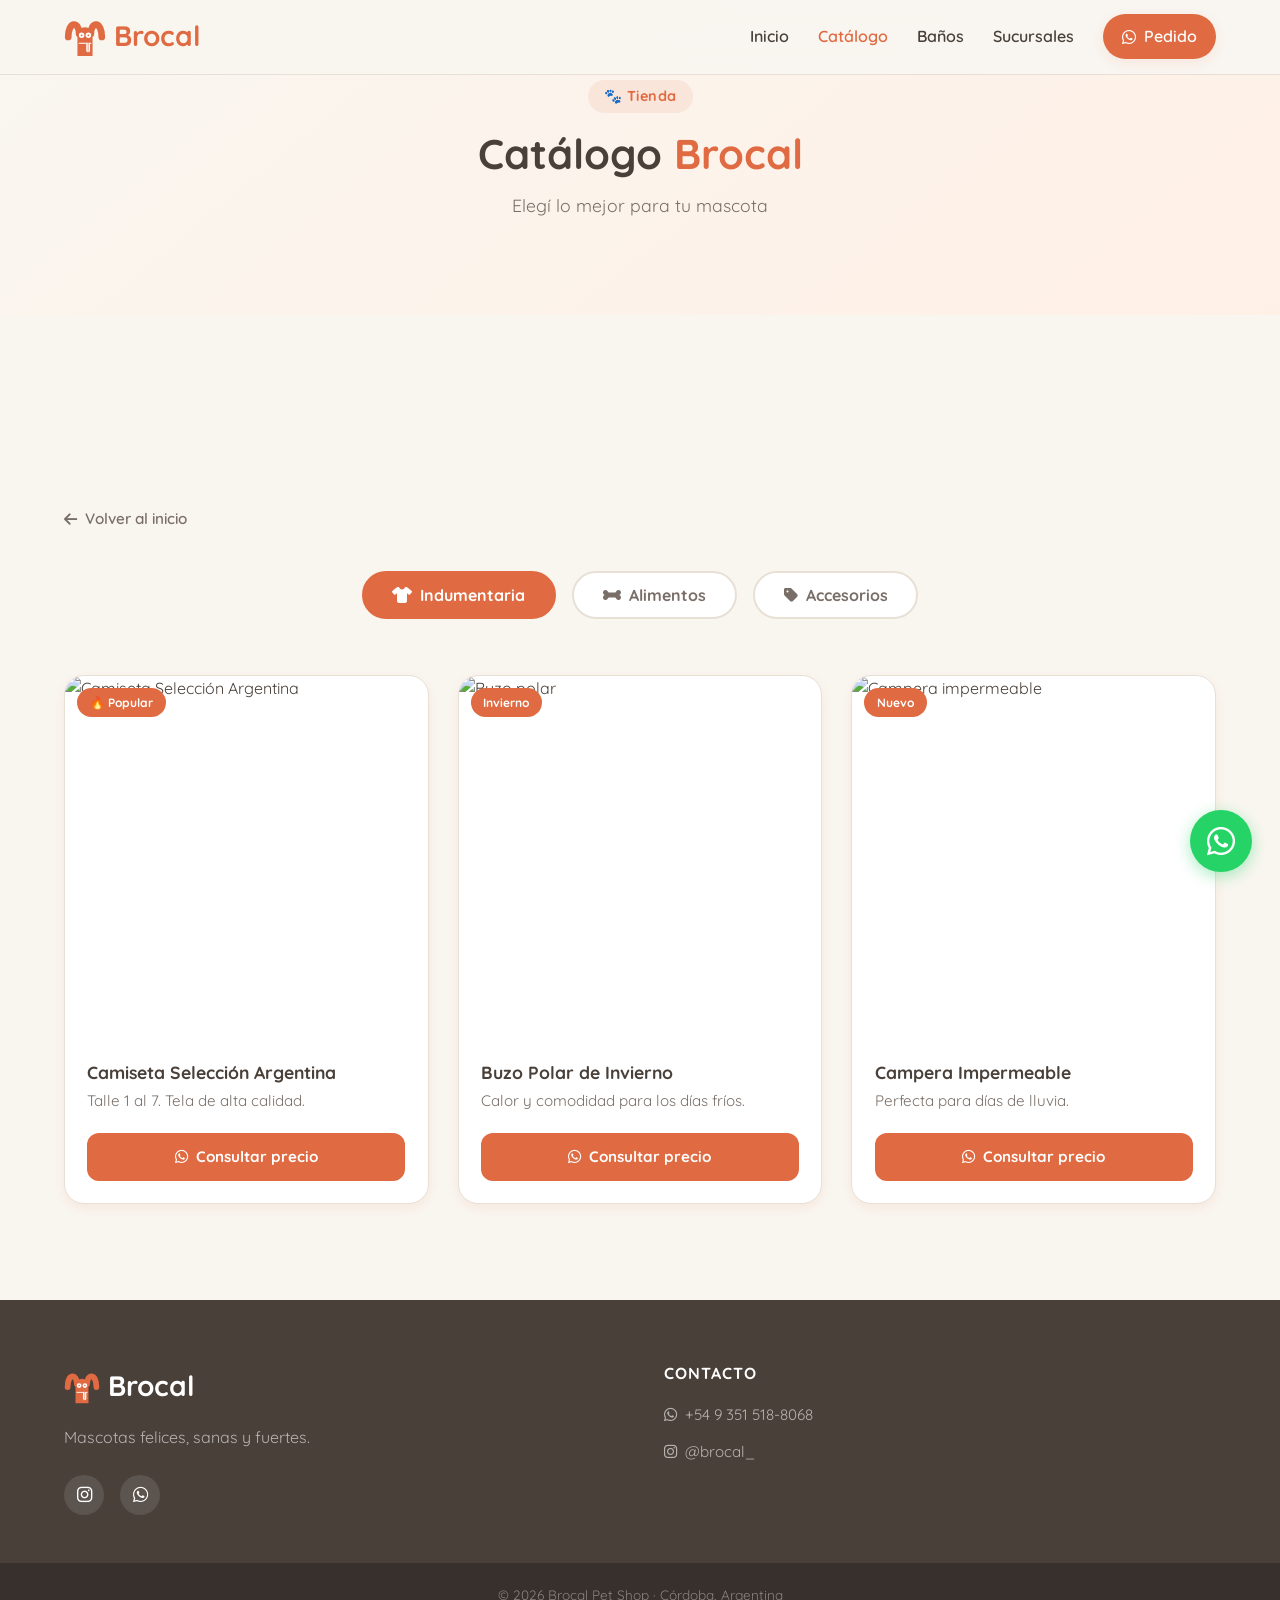
==== catalogo.html @ 9fa0f892 "feat: initial commit Brocal landing page" ====
<!DOCTYPE html>
<html lang="es">
<head>
    <meta charset="UTF-8">
    <meta name="viewport" content="width=device-width, initial-scale=1.0">
    <title>Catálogo | Brocal Pet Shop</title>
    <meta name="description" content="Catálogo completo de Brocal: indumentaria, alimentos balanceados y accesorios para mascotas en Córdoba.">
    <link rel="preconnect" href="https://fonts.googleapis.com">
    <link rel="preconnect" href="https://fonts.gstatic.com" crossorigin>
    <link href="https://fonts.googleapis.com/css2?family=Quicksand:wght@400;500;600;700&display=swap" rel="stylesheet">
    <link rel="stylesheet" href="https://cdnjs.cloudflare.com/ajax/libs/font-awesome/6.4.0/css/all.min.css">
    <link rel="stylesheet" href="style.css">
    <style>
        .catalog-page { padding: 8rem 0 6rem; min-height: 80vh; }
        .catalog-hero {
            text-align: center; margin-bottom: 4rem;
            padding: 5rem 0 3rem;
            background: linear-gradient(140deg, var(--clr-bg) 0%, #FFF0E6 100%);
        }
        .catalog-tabs {
            display: flex; justify-content: center; gap: 1rem;
            margin-bottom: 3.5rem; flex-wrap: wrap;
        }
        .tab-btn {
            padding: 0.75rem 1.8rem; border-radius: var(--radius-full);
            border: 2px solid var(--clr-border); background: #fff;
            font-family: var(--font-main); font-weight: 700; font-size: 1rem;
            cursor: pointer; transition: var(--transition); color: var(--clr-text-light);
            display: flex; align-items: center; gap: 0.5rem;
        }
        .tab-btn:hover, .tab-btn.active {
            background: var(--clr-primary); color: #fff; border-color: var(--clr-primary);
        }
        .category-section { display: none; animation: fadeIn 0.45s ease; }
        .category-section.active { display: block; }
        @keyframes fadeIn { from{opacity:0;transform:translateY(12px)} to{opacity:1;transform:translateY(0)} }
        .product-grid {
            display: grid; grid-template-columns: repeat(auto-fill, minmax(270px, 1fr)); gap: 1.8rem;
        }
        .product-card {
            background: #fff; border-radius: var(--radius-md); overflow: hidden;
            box-shadow: var(--shadow-sm); border: 1.5px solid var(--clr-border);
            transition: var(--transition);
        }
        .product-card:hover { transform: translateY(-6px); box-shadow: var(--shadow-md); border-color: var(--clr-primary-light); }
        .product-img { position: relative; overflow: hidden; aspect-ratio: 1/1; }
        .product-img img { width: 100%; height: 100%; object-fit: cover; transition: transform 0.4s ease; }
        .product-card:hover .product-img img { transform: scale(1.05); }
        .product-tag {
            position: absolute; top: 12px; left: 12px;
            background: var(--clr-primary); color: #fff;
            font-size: 0.75rem; font-weight: 700; padding: 0.3rem 0.8rem;
            border-radius: var(--radius-full); font-family: var(--font-main);
        }
        .product-info { padding: 1.4rem; }
        .product-info h3 { font-size: 1.1rem; margin-bottom: 0.4rem; }
        .product-info p { color: var(--clr-text-light); font-size: 0.95rem; margin-bottom: 1.2rem; }
        .product-cta {
            display: flex; align-items: center; justify-content: center; gap: 0.5rem;
            width: 100%; padding: 0.75rem; background: var(--clr-primary); color: #fff;
            border-radius: var(--radius-sm); font-weight: 700; font-size: 0.95rem;
            font-family: var(--font-main); transition: var(--transition); border: none; cursor: pointer;
        }
        .product-cta:hover { background: var(--clr-primary-dark); color: #fff; }
        .back-link {
            display: inline-flex; align-items: center; gap: 0.5rem; margin-bottom: 2.5rem;
            color: var(--clr-text-light); font-weight: 600; font-size: 0.95rem;
        }
        .back-link:hover { color: var(--clr-primary); }
        .empty-badge {
            text-align: center; padding: 4rem; color: var(--clr-text-light);
            font-size: 1.1rem;
        }
    </style>
</head>
<body>

    <a href="https://wa.me/5493515188068?text=Hola%20Brocal!%20Vi%20su%20p%C3%A1gina%20y%20quiero%20consultar." class="floating-wa" target="_blank" rel="noopener noreferrer">
        <i class="fab fa-whatsapp"></i>
        <span class="wa-tooltip">¡Escribinos!</span>
    </a>

    <header class="navbar" id="navbar">
        <div class="container nav-content">
            <a href="index.html" class="logo">
                <img src="logo.svg" alt="Brocal Logo" class="logo-img">
                <span class="logo-text">Brocal</span>
            </a>
            <nav class="nav-links" id="nav-links">
                <a href="index.html">Inicio</a>
                <a href="catalogo.html" class="active">Catálogo</a>
                <a href="index.html#banos">Baños</a>
                <a href="index.html#sucursales">Sucursales</a>
                <a href="https://wa.me/5493515188068" class="btn btn-primary nav-cta" target="_blank">
                    <i class="fab fa-whatsapp"></i> Pedido
                </a>
            </nav>
            <button class="hamburger" id="hamburger" aria-label="Menú">
                <span></span><span></span><span></span>
            </button>
        </div>
    </header>

    <main>
        <div class="catalog-hero">
            <div class="container">
                <div class="section-tag">🐾 Tienda</div>
                <h1 class="section-title">Catálogo <span class="highlight">Brocal</span></h1>
                <p class="section-subtitle">Elegí lo mejor para tu mascota</p>
            </div>
        </div>

        <section class="catalog-page">
            <div class="container">
                <a href="index.html" class="back-link"><i class="fas fa-arrow-left"></i> Volver al inicio</a>

                <!-- Category Tabs -->
                <div class="catalog-tabs">
                    <button class="tab-btn active" data-target="indumentaria">
                        <i class="fas fa-tshirt"></i> Indumentaria
                    </button>
                    <button class="tab-btn" data-target="alimentos">
                        <i class="fas fa-bone"></i> Alimentos
                    </button>
                    <button class="tab-btn" data-target="accesorios">
                        <i class="fas fa-tag"></i> Accesorios
                    </button>
                </div>

                <!-- Indumentaria -->
                <div id="indumentaria" class="category-section active">
                    <div class="product-grid">
                        <div class="product-card">
                            <div class="product-img">
                                <img src="https://images.unsplash.com/photo-1583337130417-3346a1be7dee?ixlib=rb-4.0.3&auto=format&fit=crop&w=500&q=80" alt="Camiseta Selección Argentina">
                                <span class="product-tag">🔥 Popular</span>
                            </div>
                            <div class="product-info">
                                <h3>Camiseta Selección Argentina</h3>
                                <p>Talle 1 al 7. Tela de alta calidad.</p>
                                <a href="https://wa.me/5493515188068?text=Hola!%20Quiero%20consultar%20por%20la%20Camiseta%20Selecci%C3%B3n%20Argentina" target="_blank" class="product-cta"><i class="fab fa-whatsapp"></i> Consultar precio</a>
                            </div>
                        </div>
                        <div class="product-card">
                            <div class="product-img">
                                <img src="https://images.unsplash.com/photo-1576201836106-db1758fd1c97?ixlib=rb-4.0.3&auto=format&fit=crop&w=500&q=80" alt="Buzo polar">
                                <span class="product-tag">Invierno</span>
                            </div>
                            <div class="product-info">
                                <h3>Buzo Polar de Invierno</h3>
                                <p>Calor y comodidad para los días fríos.</p>
                                <a href="https://wa.me/5493515188068?text=Hola!%20Quiero%20consultar%20por%20el%20Buzo%20Polar" target="_blank" class="product-cta"><i class="fab fa-whatsapp"></i> Consultar precio</a>
                            </div>
                        </div>
                        <div class="product-card">
                            <div class="product-img">
                                <img src="https://images.unsplash.com/photo-1587300003388-59208cc962cb?ixlib=rb-4.0.3&auto=format&fit=crop&w=500&q=80" alt="Campera impermeable">
                                <span class="product-tag">Nuevo</span>
                            </div>
                            <div class="product-info">
                                <h3>Campera Impermeable</h3>
                                <p>Perfecta para días de lluvia.</p>
                                <a href="https://wa.me/5493515188068?text=Hola!%20Quiero%20consultar%20por%20la%20Campera%20Impermeable" target="_blank" class="product-cta"><i class="fab fa-whatsapp"></i> Consultar precio</a>
                            </div>
                        </div>
                    </div>
                </div>

                <!-- Alimentos -->
                <div id="alimentos" class="category-section">
                    <div class="product-grid">
                        <div class="product-card">
                            <div class="product-img">
                                <img src="https://images.unsplash.com/photo-1589924691995-400dc9ecc119?ixlib=rb-4.0.3&auto=format&fit=crop&w=500&q=80" alt="Royal Canin">
                                <span class="product-tag">🏆 Top venta</span>
                            </div>
                            <div class="product-info">
                                <h3>Royal Canin Adultos</h3>
                                <p>Bolsa 15kg. Nutrición completa y balanceada.</p>
                                <a href="https://wa.me/5493515188068?text=Hola!%20Quiero%20consultar%20por%20Royal%20Canin%20Adultos" target="_blank" class="product-cta"><i class="fab fa-whatsapp"></i> Consultar precio</a>
                            </div>
                        </div>
                        <div class="product-card">
                            <div class="product-img">
                                <img src="https://images.unsplash.com/photo-1583337260546-28b6bf66d004?ixlib=rb-4.0.3&auto=format&fit=crop&w=500&q=80" alt="Pro Plan Cachorros">
                                <span class="product-tag">Cachorros</span>
                            </div>
                            <div class="product-info">
                                <h3>Pro Plan Cachorros</h3>
                                <p>7.5kg. Fórmula para el crecimiento ideal.</p>
                                <a href="https://wa.me/5493515188068?text=Hola!%20Quiero%20consultar%20por%20Pro%20Plan%20Cachorros" target="_blank" class="product-cta"><i class="fab fa-whatsapp"></i> Consultar precio</a>
                            </div>
                        </div>
                        <div class="product-card">
                            <div class="product-img">
                                <img src="https://images.unsplash.com/photo-1548199973-03cce0bbc87b?ixlib=rb-4.0.3&auto=format&fit=crop&w=500&q=80" alt="Alimento para gatos">
                                <span class="product-tag">Gatos</span>
                            </div>
                            <div class="product-info">
                                <h3>Alimento Premium para Gatos</h3>
                                <p>Formulado para todas las razas y edades.</p>
                                <a href="https://wa.me/5493515188068?text=Hola!%20Quiero%20consultar%20por%20alimento%20premium%20para%20gatos" target="_blank" class="product-cta"><i class="fab fa-whatsapp"></i> Consultar precio</a>
                            </div>
                        </div>
                    </div>
                </div>

                <!-- Accesorios -->
                <div id="accesorios" class="category-section">
                    <div class="product-grid">
                        <div class="product-card">
                            <div class="product-img">
                                <img src="https://images.unsplash.com/photo-1535930891776-0c2dfb7fda1a?ixlib=rb-4.0.3&auto=format&fit=crop&w=500&q=80" alt="Collar con placa">
                                <span class="product-tag">Nuevo</span>
                            </div>
                            <div class="product-info">
                                <h3>Collar con Placa Identificatoria</h3>
                                <p>Varios colores y tamaños disponibles.</p>
                                <a href="https://wa.me/5493515188068?text=Hola!%20Quiero%20consultar%20por%20el%20Collar%20con%20placa" target="_blank" class="product-cta"><i class="fab fa-whatsapp"></i> Consultar precio</a>
                            </div>
                        </div>
                        <div class="product-card">
                            <div class="product-img">
                                <img src="https://images.unsplash.com/photo-1527526029430-319bc4c5c085?ixlib=rb-4.0.3&auto=format&fit=crop&w=500&q=80" alt="Juguete interactivo">
                                <span class="product-tag">🔥 Popular</span>
                            </div>
                            <div class="product-info">
                                <h3>Juguete Interactivo</h3>
                                <p>Para perros y gatos. Resistente y divertido.</p>
                                <a href="https://wa.me/5493515188068?text=Hola!%20Quiero%20consultar%20por%20el%20Juguete%20Interactivo" target="_blank" class="product-cta"><i class="fab fa-whatsapp"></i> Consultar precio</a>
                            </div>
                        </div>
                        <div class="product-card">
                            <div class="product-img">
                                <img src="https://images.unsplash.com/photo-1520087619250-584369e45e35?ixlib=rb-4.0.3&auto=format&fit=crop&w=500&q=80" alt="Camita ortopédica">
                            </div>
                            <div class="product-info">
                                <h3>Camita Ortopédica</h3>
                                <p>Descanso premium para tu mascota.</p>
                                <a href="https://wa.me/5493515188068?text=Hola!%20Quiero%20consultar%20por%20la%20Camita%20Ortop%C3%A9dica" target="_blank" class="product-cta"><i class="fab fa-whatsapp"></i> Consultar precio</a>
                            </div>
                        </div>
                    </div>
                </div>
            </div>
        </section>
    </main>

    <footer>
        <div class="container footer-content" style="grid-template-columns: 1fr 1fr;">
            <div class="footer-brand">
                <a href="index.html" class="logo">
                    <img src="logo.svg" alt="Brocal Logo" class="logo-img logo-img--footer">
                    <span class="logo-text logo-text--footer">Brocal</span>
                </a>
                <p>Mascotas felices, sanas y fuertes.</p>
                <div class="footer-social">
                    <a href="https://instagram.com/brocal_" target="_blank"><i class="fab fa-instagram"></i></a>
                    <a href="https://wa.me/5493515188068" target="_blank"><i class="fab fa-whatsapp"></i></a>
                </div>
            </div>
            <div class="footer-contact">
                <h4>Contacto</h4>
                <a href="https://wa.me/5493515188068" target="_blank"><i class="fab fa-whatsapp"></i> +54 9 351 518-8068</a>
                <a href="https://instagram.com/brocal_" target="_blank"><i class="fab fa-instagram"></i> @brocal_</a>
            </div>
        </div>
        <div class="footer-bottom">
            <div class="container">
                <p>&copy; 2026 Brocal Pet Shop · Córdoba, Argentina</p>
            </div>
        </div>
    </footer>

    <script src="script.js"></script>
    <script>
        // Tab switching logic
        const tabs = document.querySelectorAll('.tab-btn');
        const sections = document.querySelectorAll('.category-section');

        function activateTab(target) {
            tabs.forEach(t => t.classList.remove('active'));
            sections.forEach(s => s.classList.remove('active'));
            document.querySelector(`.tab-btn[data-target="${target}"]`)?.classList.add('active');
            document.getElementById(target)?.classList.add('active');
        }

        tabs.forEach(btn => {
            btn.addEventListener('click', () => activateTab(btn.dataset.target));
        });

        // Activate based on URL hash (e.g. catalogo.html#alimentos)
        const hash = window.location.hash?.substring(1);
        if (hash && document.getElementById(hash)) activateTab(hash);
    </script>
</body>
</html>
---- style.css ----
:root {
    --clr-primary: #E06A41;
    --clr-primary-dark: #C5532E;
    --clr-primary-light: #F4A285;
    --clr-bg: #F9F6F0;
    --clr-bg-alt: #FFFFFF;
    --clr-text: #4A403A;
    --clr-text-light: #7A6F68;
    --clr-border: #E8E0D5;
    --font-main: 'Quicksand', sans-serif;
    --shadow-sm: 0 4px 12px rgba(224, 106, 65, 0.1);
    --shadow-md: 0 10px 30px rgba(224, 106, 65, 0.15);
    --shadow-lg: 0 20px 50px rgba(74, 64, 58, 0.1);
    --transition: all 0.3s cubic-bezier(0.25, 0.8, 0.25, 1);
    --radius-sm: 12px;
    --radius-md: 20px;
    --radius-lg: 32px;
    --radius-full: 9999px;
}

*, *::before, *::after { margin: 0; padding: 0; box-sizing: border-box; }
html { scroll-behavior: smooth; }
body { font-family: var(--font-main); background-color: var(--clr-bg); color: var(--clr-text); line-height: 1.6; overflow-x: hidden; }
img { max-width: 100%; height: auto; display: block; }
a { text-decoration: none; color: inherit; transition: var(--transition); }
ul { list-style: none; }
.container { width: 100%; max-width: 1200px; margin: 0 auto; padding: 0 24px; }
.text-center { text-align: center; }
.mt-4 { margin-top: 2rem; }

/* ── Buttons ── */
.btn {
    display: inline-flex; align-items: center; justify-content: center;
    gap: 0.5rem; padding: 0.85rem 1.6rem; border-radius: var(--radius-full);
    font-weight: 700; font-size: 1rem; cursor: pointer; border: none;
    font-family: var(--font-main); transition: var(--transition);
}
.btn-primary { background: var(--clr-primary); color: #fff; box-shadow: var(--shadow-sm); }
.btn-primary:hover { background: var(--clr-primary-dark); transform: translateY(-2px); box-shadow: var(--shadow-md); color: #fff; }
.btn-secondary { background: transparent; color: var(--clr-primary); border: 2px solid var(--clr-primary); }
.btn-secondary:hover { background: var(--clr-primary); color: #fff; }
.btn-ghost { background: rgba(255,255,255,0.15); color: var(--clr-text); border: 2px solid var(--clr-border); }
.btn-ghost:hover { background: var(--clr-bg-alt); }
.btn-large { padding: 1.05rem 2rem; font-size: 1.1rem; }

/* ── Section helpers ── */
h1, h2, h3, h4 { font-weight: 700; line-height: 1.2; color: var(--clr-text); }
.section-title { font-size: clamp(1.8rem, 4vw, 2.6rem); margin-bottom: 0.75rem; }
.section-subtitle { font-size: 1.1rem; color: var(--clr-text-light); margin-bottom: 3rem; }
.section-subtitle span { font-weight: 700; color: var(--clr-primary); }
.highlight { color: var(--clr-primary); }
.section-tag {
    display: inline-block; background: rgba(224,106,65,0.1);
    color: var(--clr-primary); font-weight: 700; font-size: 0.9rem;
    padding: 0.3rem 1rem; border-radius: var(--radius-full);
    margin-bottom: 1rem; letter-spacing: 0.5px;
}

/* ── Navbar ── */
.navbar {
    position: fixed; top: 0; left: 0; width: 100%;
    background: rgba(249,246,240,0.92);
    backdrop-filter: blur(14px); -webkit-backdrop-filter: blur(14px);
    z-index: 1000; padding: 0.9rem 0;
    border-bottom: 1px solid var(--clr-border);
    transition: var(--transition);
}
.navbar.scrolled { padding: 0.5rem 0; box-shadow: var(--shadow-sm); }
.nav-content { display: flex; justify-content: space-between; align-items: center; }
.logo { display: flex; align-items: center; gap: 0.5rem; }
.logo-img { width: 42px; height: 42px; }
.logo-img--footer { width: 36px; height: 36px; }
.logo-text { font-size: 1.75rem; font-weight: 700; color: var(--clr-primary); }
.logo-text--footer { color: #fff; }
.nav-links { display: flex; align-items: center; gap: 1.8rem; }
.nav-links a { font-weight: 600; font-size: 1rem; position: relative; }
.nav-links a:not(.btn)::after {
    content: ''; position: absolute; bottom: -4px; left: 0;
    width: 0; height: 2px; background: var(--clr-primary); transition: var(--transition);
}
.nav-links a:not(.btn):hover { color: var(--clr-primary); }
.nav-links a:not(.btn):hover::after { width: 100%; }
.nav-links a.active { color: var(--clr-primary); }

/* Hamburger */
.hamburger {
    display: none; flex-direction: column; gap: 5px;
    background: none; border: none; cursor: pointer; padding: 4px;
}
.hamburger span {
    display: block; width: 26px; height: 3px;
    background: var(--clr-text); border-radius: 3px; transition: var(--transition);
}
.hamburger.open span:nth-child(1) { transform: translateY(8px) rotate(45deg); }
.hamburger.open span:nth-child(2) { opacity: 0; }
.hamburger.open span:nth-child(3) { transform: translateY(-8px) rotate(-45deg); }
.nav-cta { padding: 0.6rem 1.2rem; font-size: 0.95rem; }

/* ── Hero ── */
.hero {
    position: relative; padding: 10rem 0 7rem;
    background: linear-gradient(140deg, var(--clr-bg) 0%, #FFF0E6 100%);
    overflow: hidden;
}
.hero-content { display: flex; align-items: center; gap: 5rem; }
.hero-text { flex: 1; }
.hero-badge {
    display: inline-flex; align-items: center; gap: 0.4rem;
    background: rgba(224,106,65,0.12); color: var(--clr-primary);
    padding: 0.4rem 1rem; border-radius: var(--radius-full);
    font-weight: 700; font-size: 0.9rem; margin-bottom: 1.2rem;
}
.hero-text h1 {
    font-size: clamp(2.4rem, 5vw, 3.8rem);
    margin-bottom: 1.4rem; line-height: 1.1; color: var(--clr-text);
}
.hero-text p { font-size: 1.15rem; color: var(--clr-text-light); margin-bottom: 2rem; max-width: 500px; }
.hero-ctas { display: flex; gap: 1rem; flex-wrap: wrap; }

.hero-image-wrapper { flex: 1; position: relative; }
.hero-image {
    width: 100%; border-radius: 40% 60% 60% 40% / 50% 50% 50% 50%;
    box-shadow: var(--shadow-lg); object-fit: cover; aspect-ratio: 4/3;
    animation: float 6s ease-in-out infinite;
}
.glass-badge {
    position: absolute; bottom: -16px; left: -16px;
    background: rgba(255,255,255,0.88); backdrop-filter: blur(12px);
    padding: 0.9rem 1.3rem; border-radius: var(--radius-full);
    display: flex; align-items: center; gap: 0.5rem;
    font-weight: 700; font-size: 0.95rem; color: var(--clr-primary);
    box-shadow: var(--shadow-md); border: 1px solid rgba(255,255,255,0.6);
    animation: float 5s ease-in-out infinite reverse;
}
.hero-stats {
    position: absolute; top: -16px; right: -16px;
    background: rgba(255,255,255,0.88); backdrop-filter: blur(12px);
    padding: 1rem 1.5rem; border-radius: var(--radius-md);
    display: flex; align-items: center; gap: 1rem;
    box-shadow: var(--shadow-md); border: 1px solid rgba(255,255,255,0.6);
}
.stat { text-align: center; }
.stat strong { display: block; font-size: 1.4rem; color: var(--clr-primary); }
.stat span { font-size: 0.75rem; color: var(--clr-text-light); }
.stat-divider { width: 1px; height: 40px; background: var(--clr-border); }
.hero-wave { position: absolute; bottom: -1px; left: 0; width: 100%; line-height: 0; }
.hero-wave svg { display: block; width: 100%; height: 70px; }

@keyframes float { 0%,100%{transform:translateY(0)} 50%{transform:translateY(-12px)} }

/* ── Services Strip ── */
.services-strip { padding: 3rem 0; background: #fff; }
.strip-grid {
    display: grid; grid-template-columns: repeat(4,1fr); gap: 1.5rem;
}
.strip-card {
    display: flex; align-items: center; gap: 1rem;
    padding: 1.5rem; border-radius: var(--radius-md);
    border: 1.5px solid var(--clr-border); background: var(--clr-bg);
    transition: var(--transition); cursor: pointer;
}
.strip-card:hover {
    border-color: var(--clr-primary-light);
    box-shadow: var(--shadow-sm); transform: translateY(-3px);
    background: #fff;
}
.strip-icon {
    width: 52px; height: 52px; min-width: 52px;
    background: rgba(224,106,65,0.1); border-radius: 50%;
    display: flex; align-items: center; justify-content: center;
    font-size: 1.3rem; color: var(--clr-primary); transition: var(--transition);
}
.strip-card:hover .strip-icon { background: var(--clr-primary); color: #fff; }
.strip-card h3 { font-size: 1rem; margin-bottom: 0.2rem; }
.strip-card p { font-size: 0.85rem; color: var(--clr-text-light); }
.strip-arrow { margin-left: auto; color: var(--clr-text-light); font-size: 0.9rem; transition: var(--transition); }
.strip-card:hover .strip-arrow { color: var(--clr-primary); transform: translateX(4px); }

/* ── Bath Service ── */
.bath-service { padding: 7rem 0; background: var(--clr-bg); }
.bath-content { display: flex; align-items: center; gap: 5rem; }
.bath-image { flex: 1; position: relative; }
.bath-image img {
    width: 100%; border-radius: var(--radius-lg);
    box-shadow: var(--shadow-lg); aspect-ratio: 4/3; object-fit: cover;
}
.bath-badge {
    position: absolute; bottom: -14px; right: -14px;
    background: var(--clr-primary); color: #fff;
    padding: 0.8rem 1.2rem; border-radius: var(--radius-full);
    font-weight: 700; font-size: 0.9rem; box-shadow: var(--shadow-md);
    display: flex; align-items: center; gap: 0.4rem;
}
.bath-text { flex: 1; }
.bath-text h2 { font-size: clamp(2rem, 4vw, 2.8rem); margin-bottom: 1rem; }
.bath-text p { font-size: 1.1rem; color: var(--clr-text-light); margin-bottom: 1.8rem; }
.bath-features { display: flex; flex-direction: column; gap: 1rem; margin-bottom: 2rem; }
.bath-features li { display: flex; align-items: center; gap: 0.8rem; font-size: 1.05rem; }
.bath-features i { color: var(--clr-primary); font-size: 1.1rem; }

/* Gallery Instagram */
.gallery { padding: 7rem 0; background: #fff; }
.gallery-grid {
    display: grid;
    grid-template-columns: repeat(3, 1fr);
    grid-template-rows: 220px 220px;
    gap: 1rem; margin-bottom: 2rem;
}
.ig-post { position: relative; overflow: hidden; border-radius: var(--radius-sm); cursor: pointer; }
.ig-post:nth-child(3) { grid-row: 1 / 3; }
.ig-post img { width: 100%; height: 100%; object-fit: cover; transition: transform 0.4s ease; }
.ig-overlay {
    position: absolute; inset: 0;
    background: rgba(224,106,65,0.75);
    display: flex; align-items: center; justify-content: center;
    opacity: 0; transition: var(--transition);
}
.ig-overlay i { font-size: 2.5rem; color: #fff; transform: scale(0.5); transition: var(--transition); }
.ig-post:hover img { transform: scale(1.06); }
.ig-post:hover .ig-overlay { opacity: 1; }
.ig-post:hover .ig-overlay i { transform: scale(1); }

/* Branded mascot card in gallery */
.ig-post--brand {
    background: linear-gradient(145deg, #FFF0E6, #FFE0CC);
    border: 2px solid var(--clr-primary-light);
}
.ig-brand-card {
    width: 100%; height: 100%;
    display: flex; flex-direction: column;
    align-items: center; justify-content: center;
    gap: 0.6rem; padding: 1.5rem;
    transition: transform 0.4s ease;
}
.ig-post--brand:hover .ig-brand-card { transform: scale(1.04); }
.ig-brand-logo {
    width: 80px; height: 80px;
    filter: drop-shadow(0 4px 8px rgba(224,106,65,0.3));
}
.ig-brand-name {
    font-family: var(--font-main); font-size: 1.6rem;
    font-weight: 700; color: var(--clr-primary);
}
.ig-brand-tag {
    font-family: var(--font-main); font-size: 0.9rem;
    font-weight: 600; color: var(--clr-text-light);
}

/* ── Locations ── */
.locations { padding: 7rem 0; background: var(--clr-bg); }
.locations-content { display: grid; grid-template-columns: 1fr 1fr; gap: 3rem; margin-top: 3rem; align-items: start; }
.locations-cards { display: flex; flex-direction: column; gap: 1.2rem; }
.branch-card {
    display: flex; align-items: center; gap: 1.2rem;
    background: #fff; padding: 1.5rem; border-radius: var(--radius-md);
    border: 1.5px solid var(--clr-border); transition: var(--transition);
}
.branch-card:hover { border-color: var(--clr-primary-light); box-shadow: var(--shadow-sm); transform: translateX(4px); }
.branch-icon {
    width: 52px; height: 52px; min-width: 52px;
    background: rgba(224,106,65,0.1); border-radius: 50%;
    display: flex; align-items: center; justify-content: center;
    font-size: 1.3rem; color: var(--clr-primary);
}
.branch-info h3 { font-size: 1.1rem; margin-bottom: 0.2rem; }
.branch-info p { font-size: 0.9rem; color: var(--clr-text-light); margin-bottom: 0.5rem; }
.branch-cta { font-size: 0.9rem; font-weight: 700; color: var(--clr-primary); display: inline-flex; align-items: center; gap: 0.3rem; }
.branch-cta:hover { gap: 0.6rem; }

.hours-card {
    background: var(--clr-primary); color: #fff;
    padding: 2.5rem; border-radius: var(--radius-md);
    box-shadow: var(--shadow-lg); position: relative; overflow: hidden;
}
.hours-card::after {
    content: '\f1b0'; font-family: 'Font Awesome 6 Free'; font-weight: 900;
    position: absolute; bottom: -30px; right: -20px;
    font-size: 9rem; opacity: 0.08; transform: rotate(-15deg);
}
.hours-header { display: flex; align-items: center; gap: 0.8rem; margin-bottom: 2rem; }
.hours-header i { font-size: 1.8rem; }
.hours-header h3 { color: #fff; font-size: 1.6rem; margin: 0; }
.hours-list li {
    display: flex; justify-content: space-between; align-items: flex-start;
    padding: 1rem 0; border-bottom: 1px solid rgba(255,255,255,0.2);
    font-size: 1rem;
}
.hours-list li.closed { opacity: 0.6; }
.hours-list li:last-child { border-bottom: none; }
.hours-list li span:last-child { font-weight: 700; text-align: right; }
.hours-note { margin-top: 1.2rem; font-size: 0.85rem; opacity: 0.75; }

/* ── Footer ── */
footer { background: var(--clr-text); color: #fff; padding: 4rem 0 0; }
.footer-content { display: grid; grid-template-columns: 2fr 1fr 1.5fr; gap: 3rem; margin-bottom: 3rem; }
.footer-brand p { color: rgba(255,255,255,0.6); margin-top: 1rem; margin-bottom: 1.5rem; }
.footer-social { display: flex; gap: 1rem; }
.footer-social a {
    width: 40px; height: 40px; background: rgba(255,255,255,0.1);
    border-radius: 50%; display: flex; align-items: center; justify-content: center;
    font-size: 1.1rem; transition: var(--transition);
}
.footer-social a:hover { background: var(--clr-primary); color: #fff; }
.footer-links, .footer-contact { display: flex; flex-direction: column; }
.footer-links h4, .footer-contact h4 { color: #fff; font-size: 1rem; margin-bottom: 1.2rem; text-transform: uppercase; letter-spacing: 1px; }
.footer-links a, .footer-contact a {
    color: rgba(255,255,255,0.6); margin-bottom: 0.8rem;
    display: flex; align-items: center; gap: 0.5rem; font-size: 0.95rem;
}
.footer-links a:hover, .footer-contact a:hover { color: var(--clr-primary-light); }
.footer-bottom {
    background: rgba(0,0,0,0.25); padding: 1.3rem 0;
    text-align: center; color: rgba(255,255,255,0.4); font-size: 0.85rem;
}

/* ── Floating WA ── */
.floating-wa {
    position: fixed; bottom: 28px; right: 28px;
    width: 62px; height: 62px; background: #25D366; color: #fff;
    border-radius: 50%; display: flex; align-items: center; justify-content: center;
    font-size: 2rem; box-shadow: 0 4px 16px rgba(37,211,102,0.4);
    z-index: 999; transition: var(--transition); animation: pulse 2.5s infinite;
}
.floating-wa:hover { transform: scale(1.12); color: #fff; }
.wa-tooltip {
    position: absolute; right: 72px; white-space: nowrap;
    background: #333; color: #fff; font-size: 0.85rem; font-family: var(--font-main);
    font-weight: 600; padding: 0.5rem 0.9rem; border-radius: var(--radius-sm);
    opacity: 0; pointer-events: none; transition: var(--transition);
}
.floating-wa:hover .wa-tooltip { opacity: 1; }
@keyframes pulse {
    0%{box-shadow:0 0 0 0 rgba(37,211,102,0.5)}
    70%{box-shadow:0 0 0 16px rgba(37,211,102,0)}
    100%{box-shadow:0 0 0 0 rgba(37,211,102,0)}
}

/* ── Catalog Link styles ── */
.catalog-link { display: block; color: inherit; }
.catalog-link .catalog-item { border-radius: var(--radius-sm); overflow: hidden; }

/* ── Responsive ── */
@media (max-width: 1024px) {
    .strip-grid { grid-template-columns: repeat(2,1fr); }
    .footer-content { grid-template-columns: 1fr 1fr; }
    .footer-links { display: none; }
}
@media (max-width: 900px) {
    .hero-content, .bath-content { flex-direction: column; gap: 3rem; text-align: center; }
    .hero-text p, .bath-text p { margin: 1rem auto 1.5rem; }
    .hero-ctas { justify-content: center; }
    .bath-features li { justify-content: center; }
    .bath-image { order: -1; width: 100%; }
    .hero-stats { top: auto; bottom: -16px; right: 10px; }
    .locations-content { grid-template-columns: 1fr; }
    .gallery-grid { grid-template-columns: repeat(2,1fr); grid-template-rows: auto; }
    .ig-post:nth-child(3) { grid-row: auto; }
}
@media (max-width: 768px) {
    .hamburger { display: flex; }
    .nav-links {
        display: none; position: absolute; top: 100%; left: 0; width: 100%;
        background: rgba(249,246,240,0.98); backdrop-filter: blur(14px);
        flex-direction: column; padding: 1.5rem 2rem; gap: 1.2rem;
        border-bottom: 1px solid var(--clr-border); box-shadow: var(--shadow-md);
    }
    .nav-links.open { display: flex; }
    .nav-cta { width: 100%; justify-content: center; }
    .hero { padding: 8rem 0 5rem; }
    .strip-grid { grid-template-columns: 1fr 1fr; }
    .gallery-grid { grid-template-columns: 1fr 1fr; }
    .footer-content { grid-template-columns: 1fr; }
}
@media (max-width: 480px) {
    .strip-grid { grid-template-columns: 1fr; }
    .hero-stats { display: none; }
    .gallery-grid { grid-template-columns: 1fr 1fr; }
}
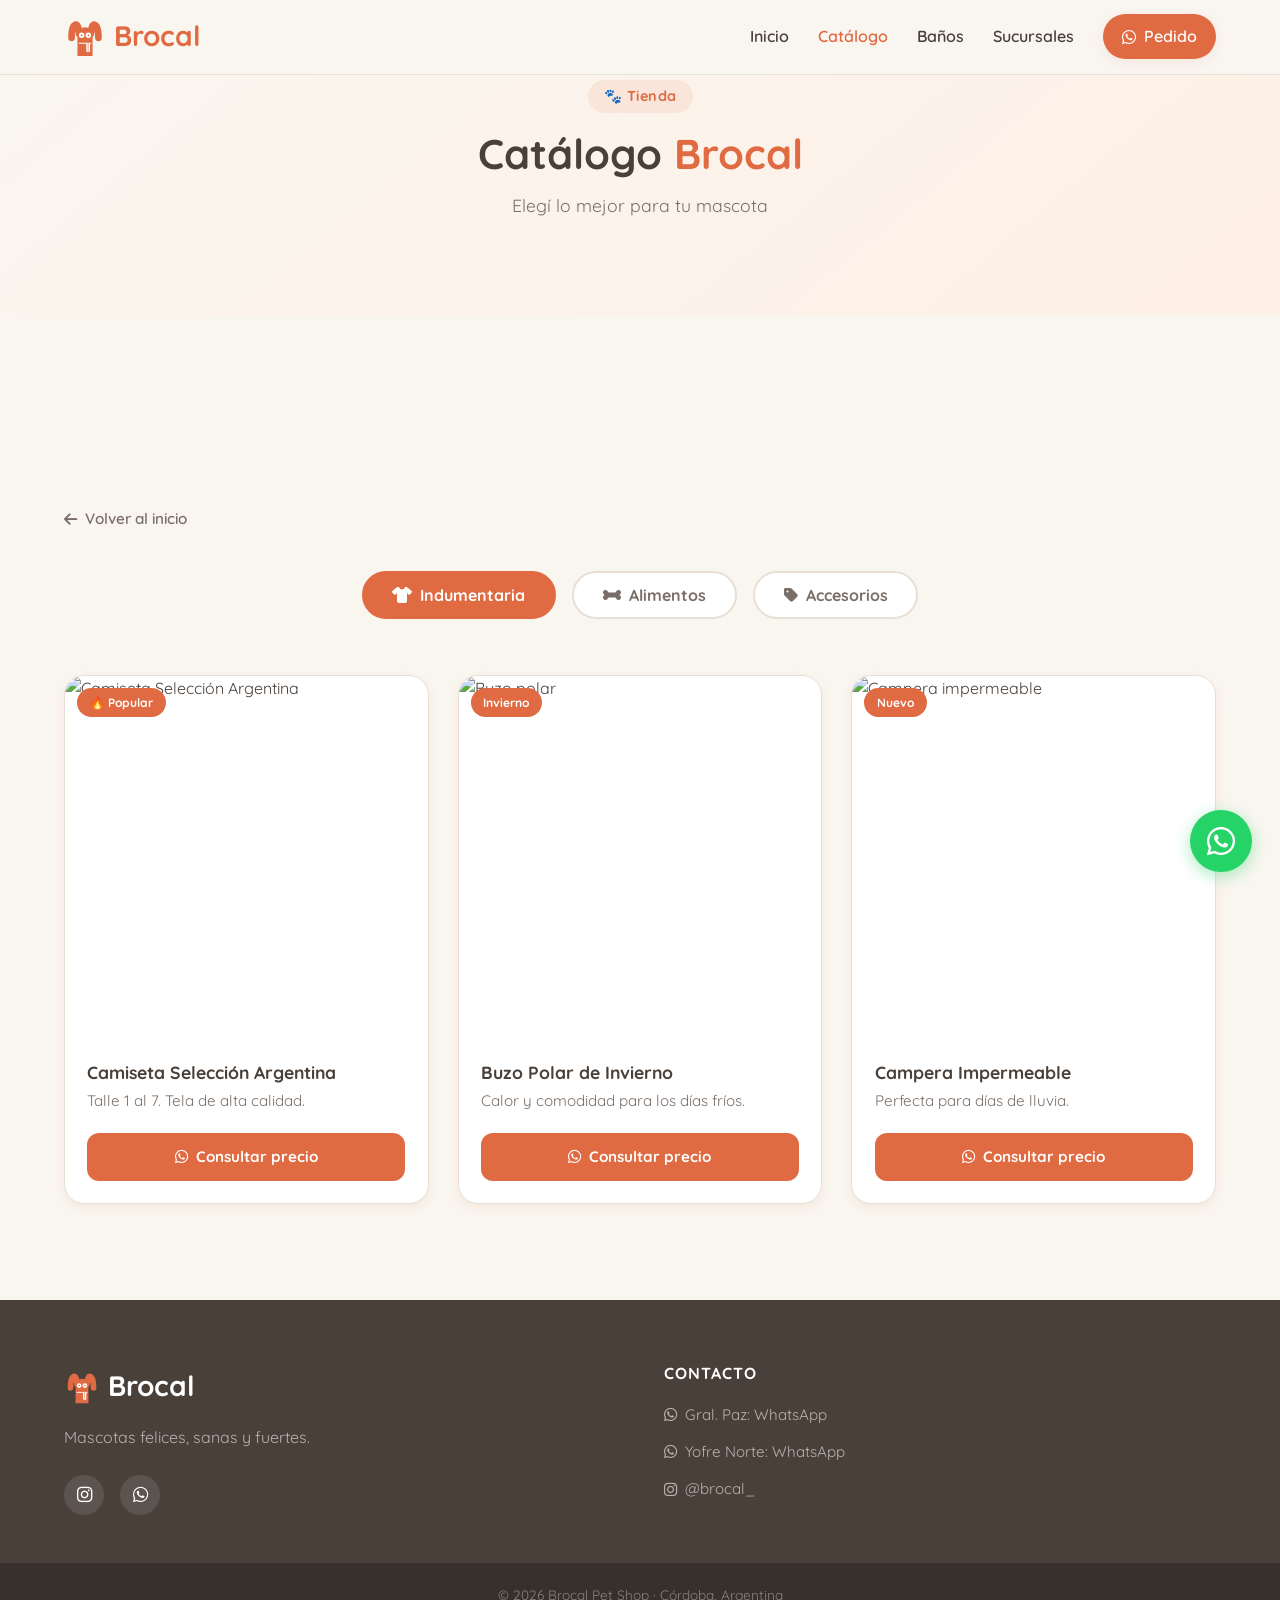
==== commit 0184dc73: "feat: contact updates by location, multiple whatsapp lines, address fix" ====
--- a/catalogo.html
+++ b/catalogo.html
@@ -75,10 +75,30 @@
 </head>
 <body>
 
-    <a href="https://wa.me/5493515188068?text=Hola%20Brocal!%20Vi%20su%20p%C3%A1gina%20y%20quiero%20consultar." class="floating-wa" target="_blank" rel="noopener noreferrer">
-        <i class="fab fa-whatsapp"></i>
-        <span class="wa-tooltip">¡Escribinos!</span>
-    </a>
+    <!-- Floating WhatsApp Button & Widget -->
+    <div class="floating-wa-container">
+        <div class="wa-popup-menu" id="wa-popup-menu">
+            <div class="wa-popup-header">Escribinos a:</div>
+            <a href="https://wa.me/message/OGU4DIPMRQ4FO1" target="_blank" class="wa-popup-item">
+                <i class="fab fa-whatsapp"></i>
+                <div>
+                    <strong>General Paz</strong>
+                    <span>Sucursal 24 de Septiembre</span>
+                </div>
+            </a>
+            <a href="https://wa.me/5493513089345" target="_blank" class="wa-popup-item">
+                <i class="fab fa-whatsapp"></i>
+                <div>
+                    <strong>Yofre Norte</strong>
+                    <span>Sucursal Altolaguirre</span>
+                </div>
+            </a>
+        </div>
+        <button class="floating-wa" id="floating-wa-btn" aria-label="Escribinos por WhatsApp">
+            <i class="fab fa-whatsapp"></i>
+            <span class="wa-tooltip">¡Escribinos!</span>
+        </button>
+    </div>
 
     <header class="navbar" id="navbar">
         <div class="container nav-content">
@@ -261,7 +281,8 @@
             </div>
             <div class="footer-contact">
                 <h4>Contacto</h4>
-                <a href="https://wa.me/5493515188068" target="_blank"><i class="fab fa-whatsapp"></i> +54 9 351 518-8068</a>
+                <a href="https://wa.me/message/OGU4DIPMRQ4FO1" target="_blank"><i class="fab fa-whatsapp"></i> Gral. Paz: WhatsApp</a>
+                <a href="https://wa.me/5493513089345" target="_blank"><i class="fab fa-whatsapp"></i> Yofre Norte: WhatsApp</a>
                 <a href="https://instagram.com/brocal_" target="_blank"><i class="fab fa-instagram"></i> @brocal_</a>
             </div>
         </div>
--- a/style.css
+++ b/style.css
@@ -314,12 +314,45 @@
 }
 
 /* ── Floating WA ── */
+.floating-wa-container {
+    position: fixed; bottom: 28px; right: 28px;
+    z-index: 999; display: flex; flex-direction: column;
+    align-items: flex-end;
+}
+.wa-popup-menu {
+    background: #fff; border-radius: var(--radius-md);
+    box-shadow: var(--shadow-lg); border: 1.5px solid var(--clr-border);
+    padding: 1rem; margin-bottom: 12px; width: 260px;
+    display: none; flex-direction: column; gap: 0.8rem;
+    animation: slideUp 0.3s cubic-bezier(0.25, 0.8, 0.25, 1);
+}
+.wa-popup-menu.active { display: flex; }
+@keyframes slideUp {
+    from { opacity: 0; transform: translateY(12px); }
+    to { opacity: 1; transform: translateY(0); }
+}
+.wa-popup-header {
+    font-weight: 700; font-size: 0.9rem; color: var(--clr-text);
+    border-bottom: 1px solid var(--clr-border); padding-bottom: 0.5rem;
+    margin-bottom: 0.2rem;
+}
+.wa-popup-item {
+    display: flex; align-items: center; gap: 0.8rem;
+    padding: 0.6rem; border-radius: var(--radius-sm);
+    transition: var(--transition); background: var(--clr-bg);
+}
+.wa-popup-item:hover { background: #FFEFE5; }
+.wa-popup-item i { color: #25D366; font-size: 1.6rem; }
+.wa-popup-item div { display: flex; flex-direction: column; text-align: left; }
+.wa-popup-item strong { font-size: 0.95rem; color: var(--clr-text); line-height: 1.2; }
+.wa-popup-item span { font-size: 0.75rem; color: var(--clr-text-light); }
+
 .floating-wa {
-    position: fixed; bottom: 28px; right: 28px;
     width: 62px; height: 62px; background: #25D366; color: #fff;
     border-radius: 50%; display: flex; align-items: center; justify-content: center;
     font-size: 2rem; box-shadow: 0 4px 16px rgba(37,211,102,0.4);
-    z-index: 999; transition: var(--transition); animation: pulse 2.5s infinite;
+    transition: var(--transition); animation: pulse 2.5s infinite;
+    cursor: pointer; border: none; outline: none;
 }
 .floating-wa:hover { transform: scale(1.12); color: #fff; }
 .wa-tooltip {
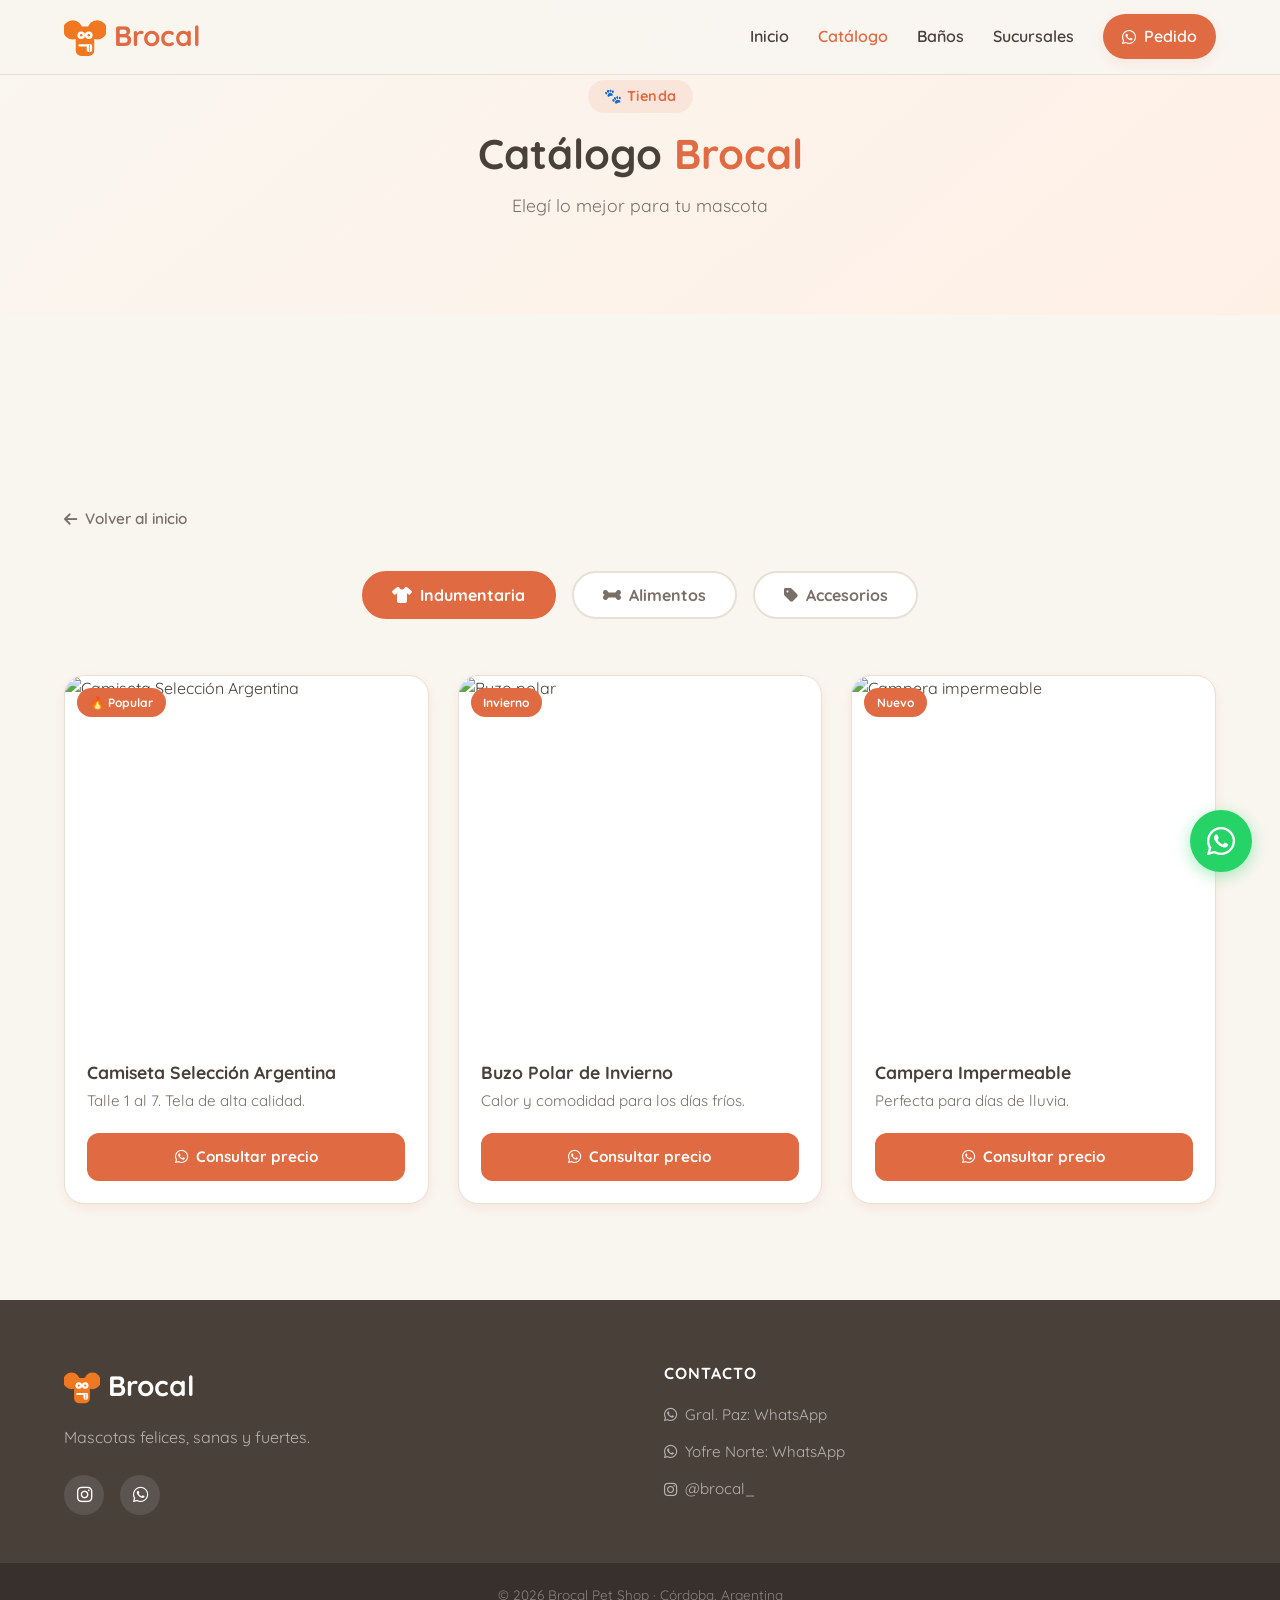
==== commit 4672fe8a: "feat: pixel-perfect logo from FB reference, favicon SVG, data update" ====
--- a/catalogo.html
+++ b/catalogo.html
@@ -3,6 +3,8 @@
 <head>
     <meta charset="UTF-8">
     <meta name="viewport" content="width=device-width, initial-scale=1.0">
+    <link rel="icon" type="image/svg+xml" href="favicon.svg">
+    <link rel="shortcut icon" href="favicon.svg">
     <title>Catálogo | Brocal Pet Shop</title>
     <meta name="description" content="Catálogo completo de Brocal: indumentaria, alimentos balanceados y accesorios para mascotas en Córdoba.">
     <link rel="preconnect" href="https://fonts.googleapis.com">
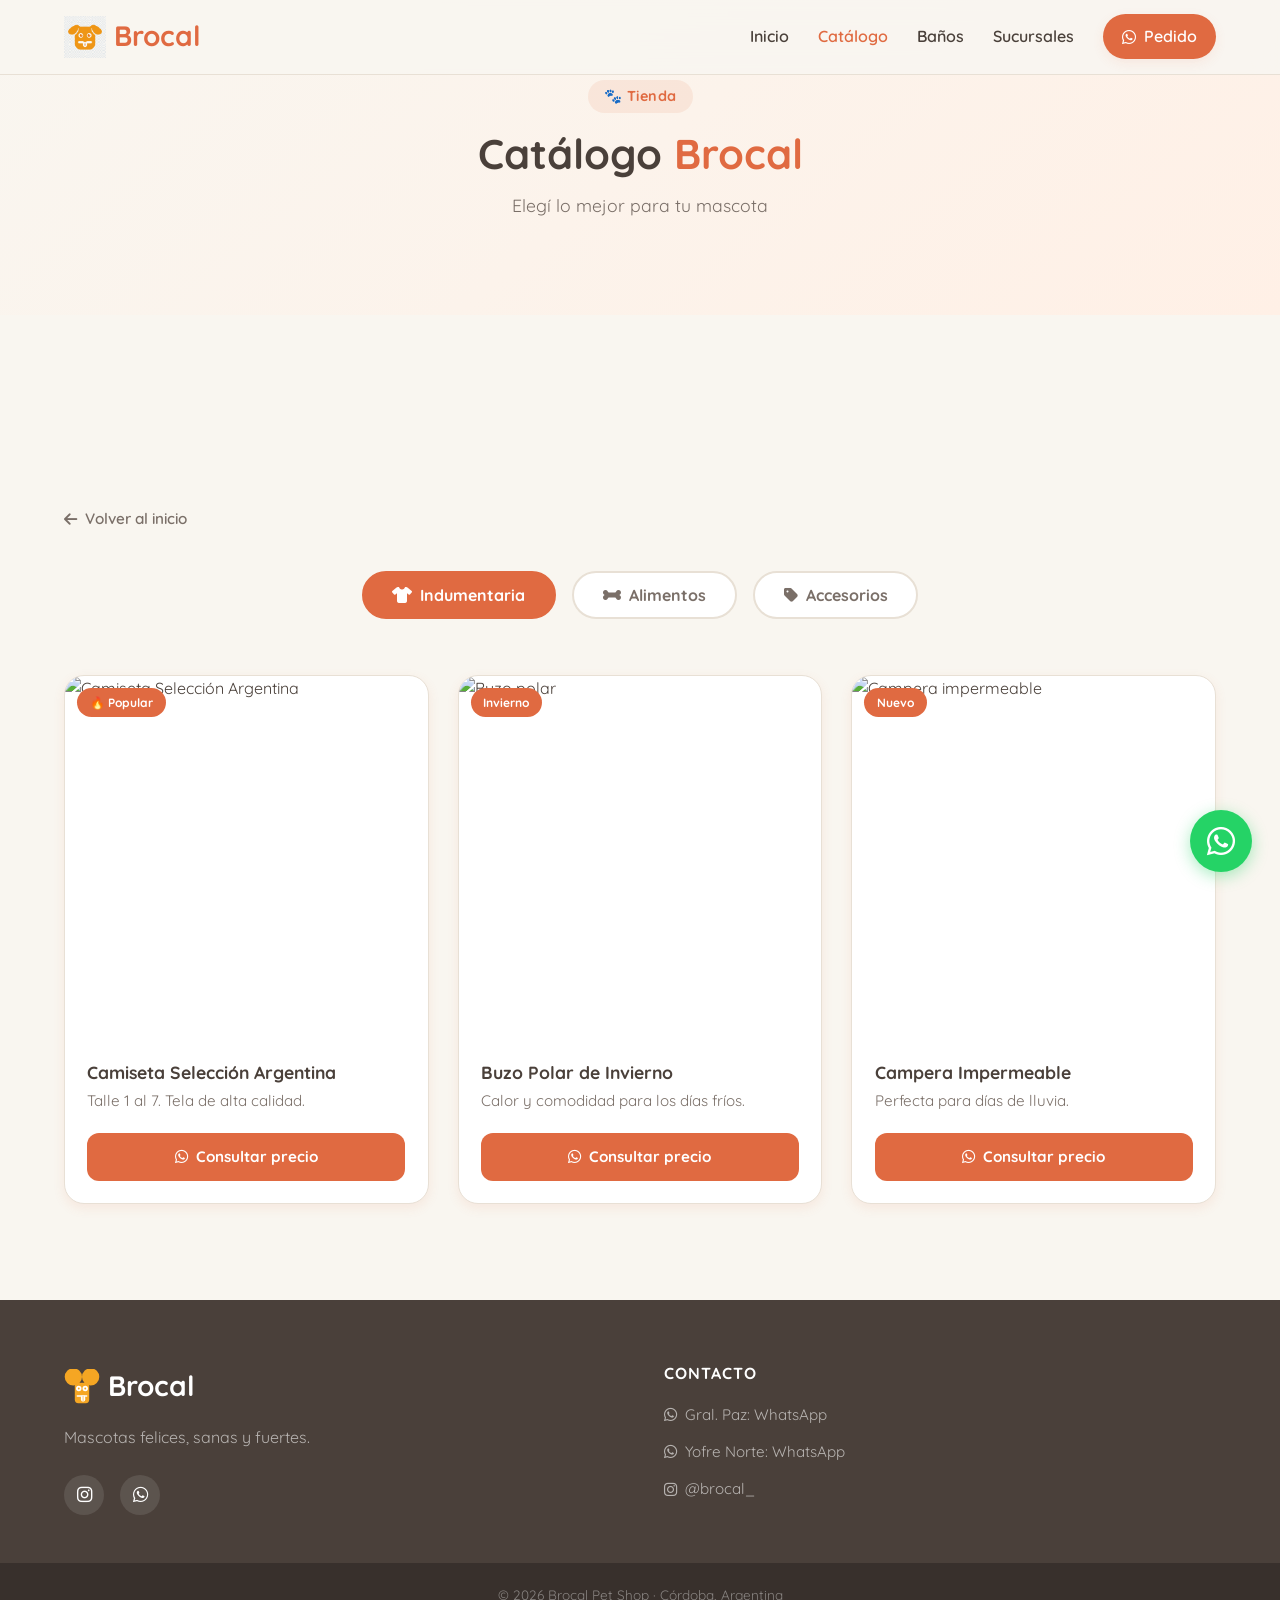
==== commit b0159edd: "fix: use provided original image as logo with transparent background" ====
--- a/catalogo.html
+++ b/catalogo.html
@@ -3,8 +3,8 @@
 <head>
     <meta charset="UTF-8">
     <meta name="viewport" content="width=device-width, initial-scale=1.0">
-    <link rel="icon" type="image/svg+xml" href="favicon.svg">
-    <link rel="shortcut icon" href="favicon.svg">
+    <link rel="icon" type="image/png" href="logo.png">
+    <link rel="shortcut icon" href="logo.png">
     <title>Catálogo | Brocal Pet Shop</title>
     <meta name="description" content="Catálogo completo de Brocal: indumentaria, alimentos balanceados y accesorios para mascotas en Córdoba.">
     <link rel="preconnect" href="https://fonts.googleapis.com">
@@ -105,7 +105,7 @@
     <header class="navbar" id="navbar">
         <div class="container nav-content">
             <a href="index.html" class="logo">
-                <img src="logo.svg" alt="Brocal Logo" class="logo-img">
+                <img src="logo.png" alt="Brocal Logo" class="logo-img">
                 <span class="logo-text">Brocal</span>
             </a>
             <nav class="nav-links" id="nav-links">
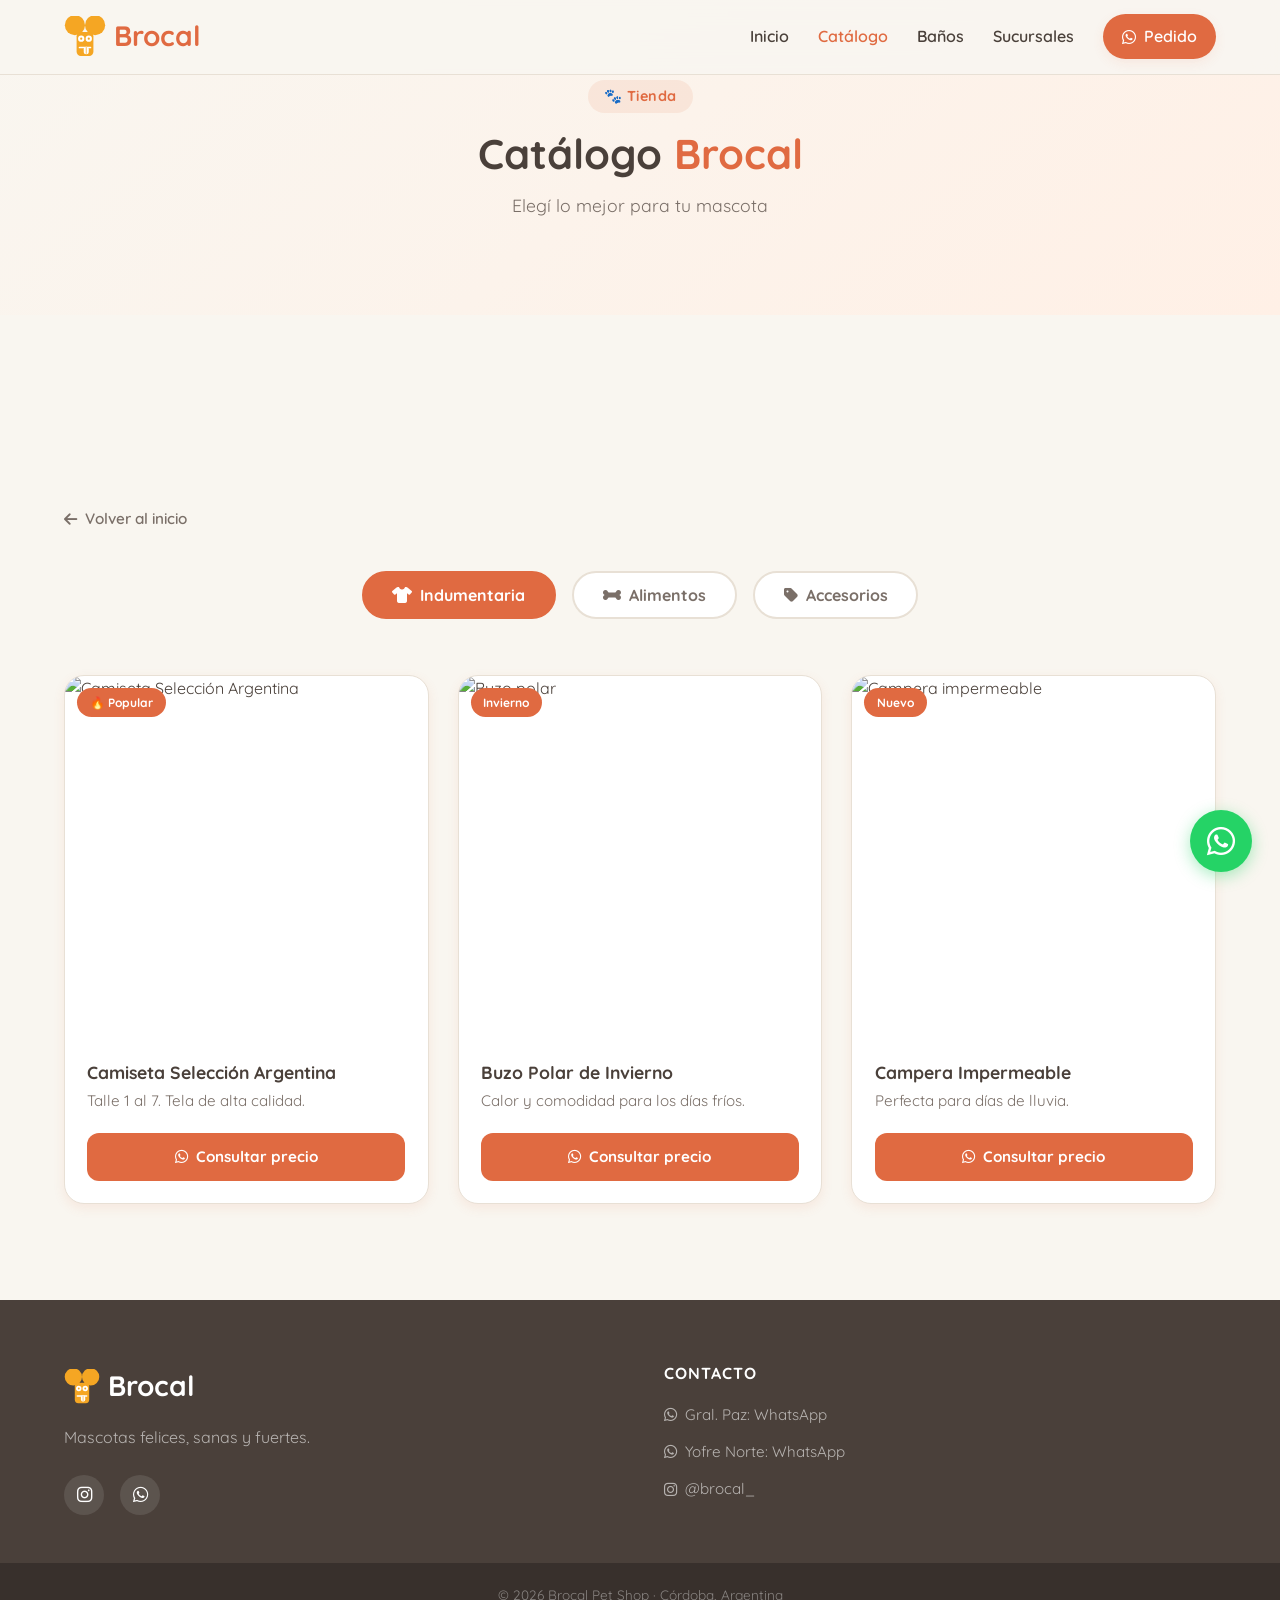
==== commit ccbf6cc0: "fix: restore pixel perfect SVG to eliminate white box and compression artifacts completely" ====
--- a/catalogo.html
+++ b/catalogo.html
@@ -3,8 +3,8 @@
 <head>
     <meta charset="UTF-8">
     <meta name="viewport" content="width=device-width, initial-scale=1.0">
-    <link rel="icon" type="image/png" href="logo.png">
-    <link rel="shortcut icon" href="logo.png">
+    <link rel="icon" type="image/svg+xml" href="favicon.svg">
+    <link rel="shortcut icon" href="favicon.svg">
     <title>Catálogo | Brocal Pet Shop</title>
     <meta name="description" content="Catálogo completo de Brocal: indumentaria, alimentos balanceados y accesorios para mascotas en Córdoba.">
     <link rel="preconnect" href="https://fonts.googleapis.com">
@@ -105,7 +105,7 @@
     <header class="navbar" id="navbar">
         <div class="container nav-content">
             <a href="index.html" class="logo">
-                <img src="logo.png" alt="Brocal Logo" class="logo-img">
+                <img src="logo.svg" alt="Brocal Logo" class="logo-img">
                 <span class="logo-text">Brocal</span>
             </a>
             <nav class="nav-links" id="nav-links">
